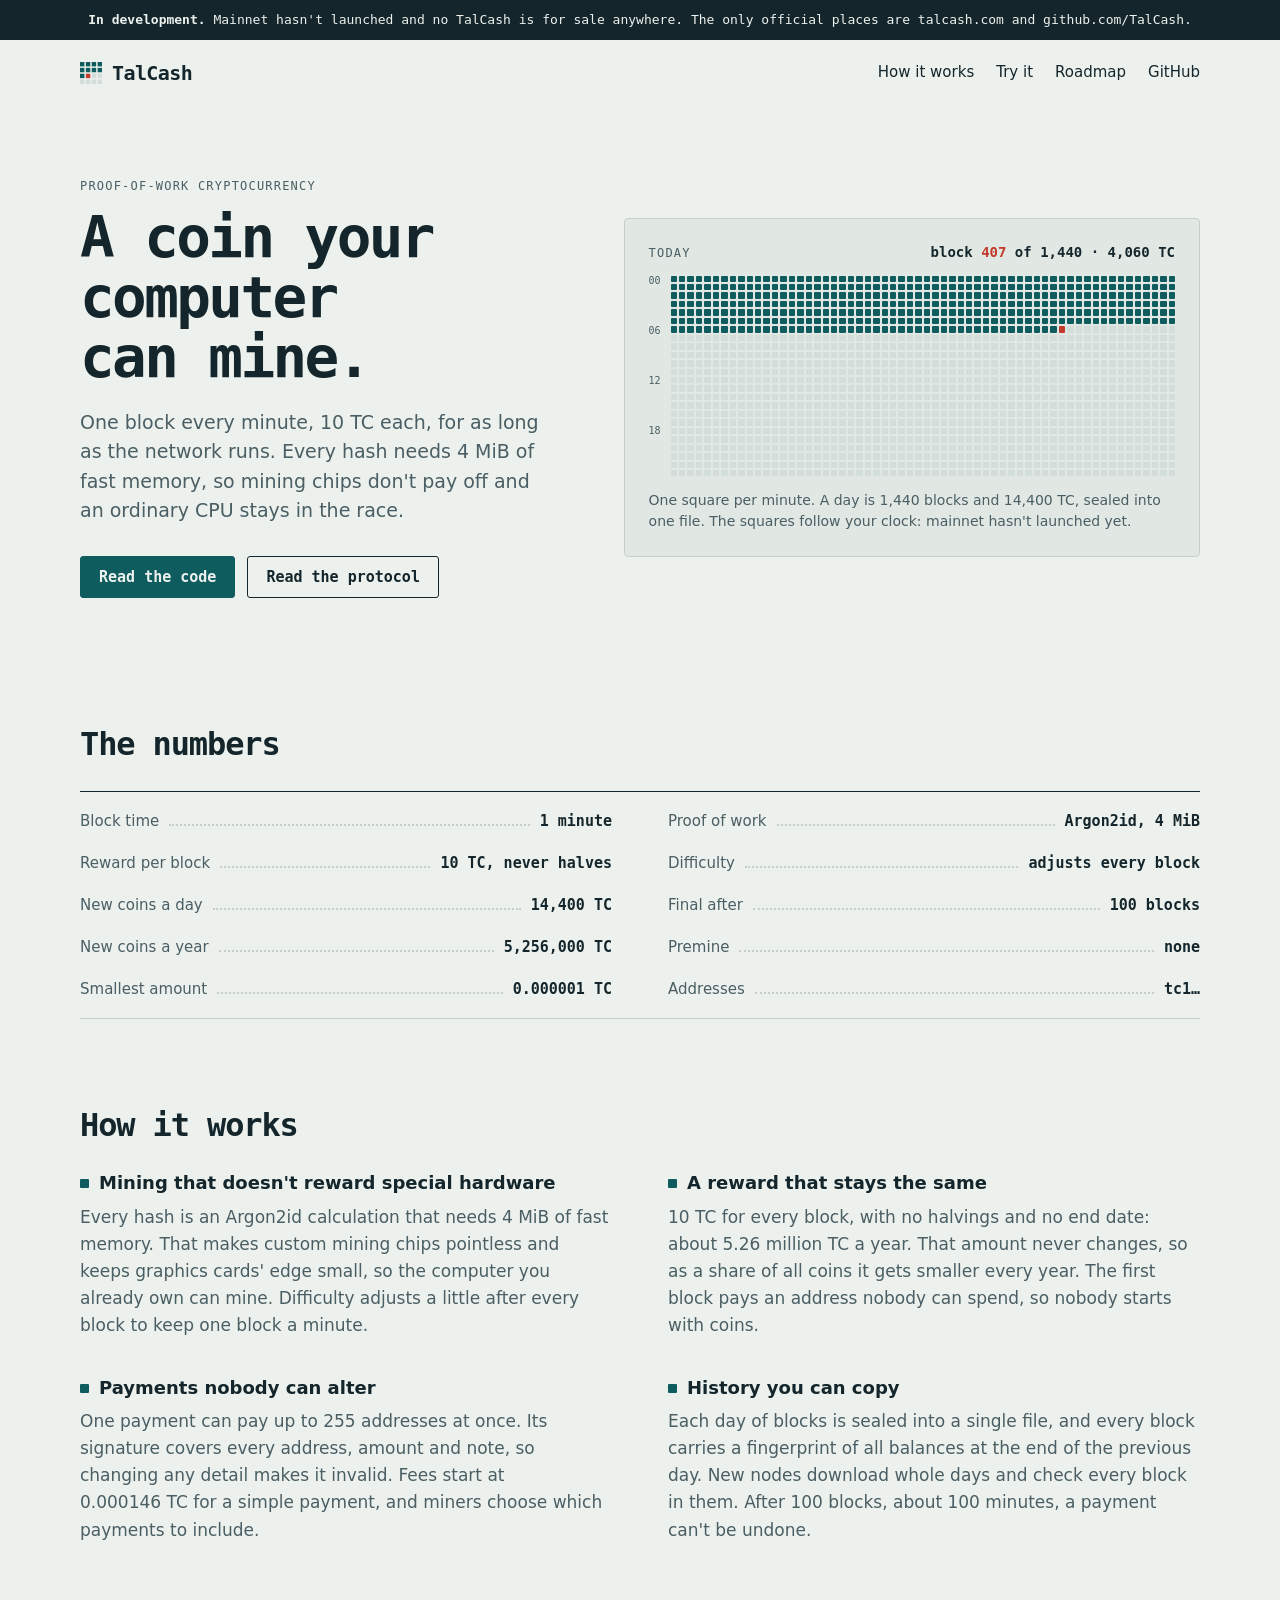
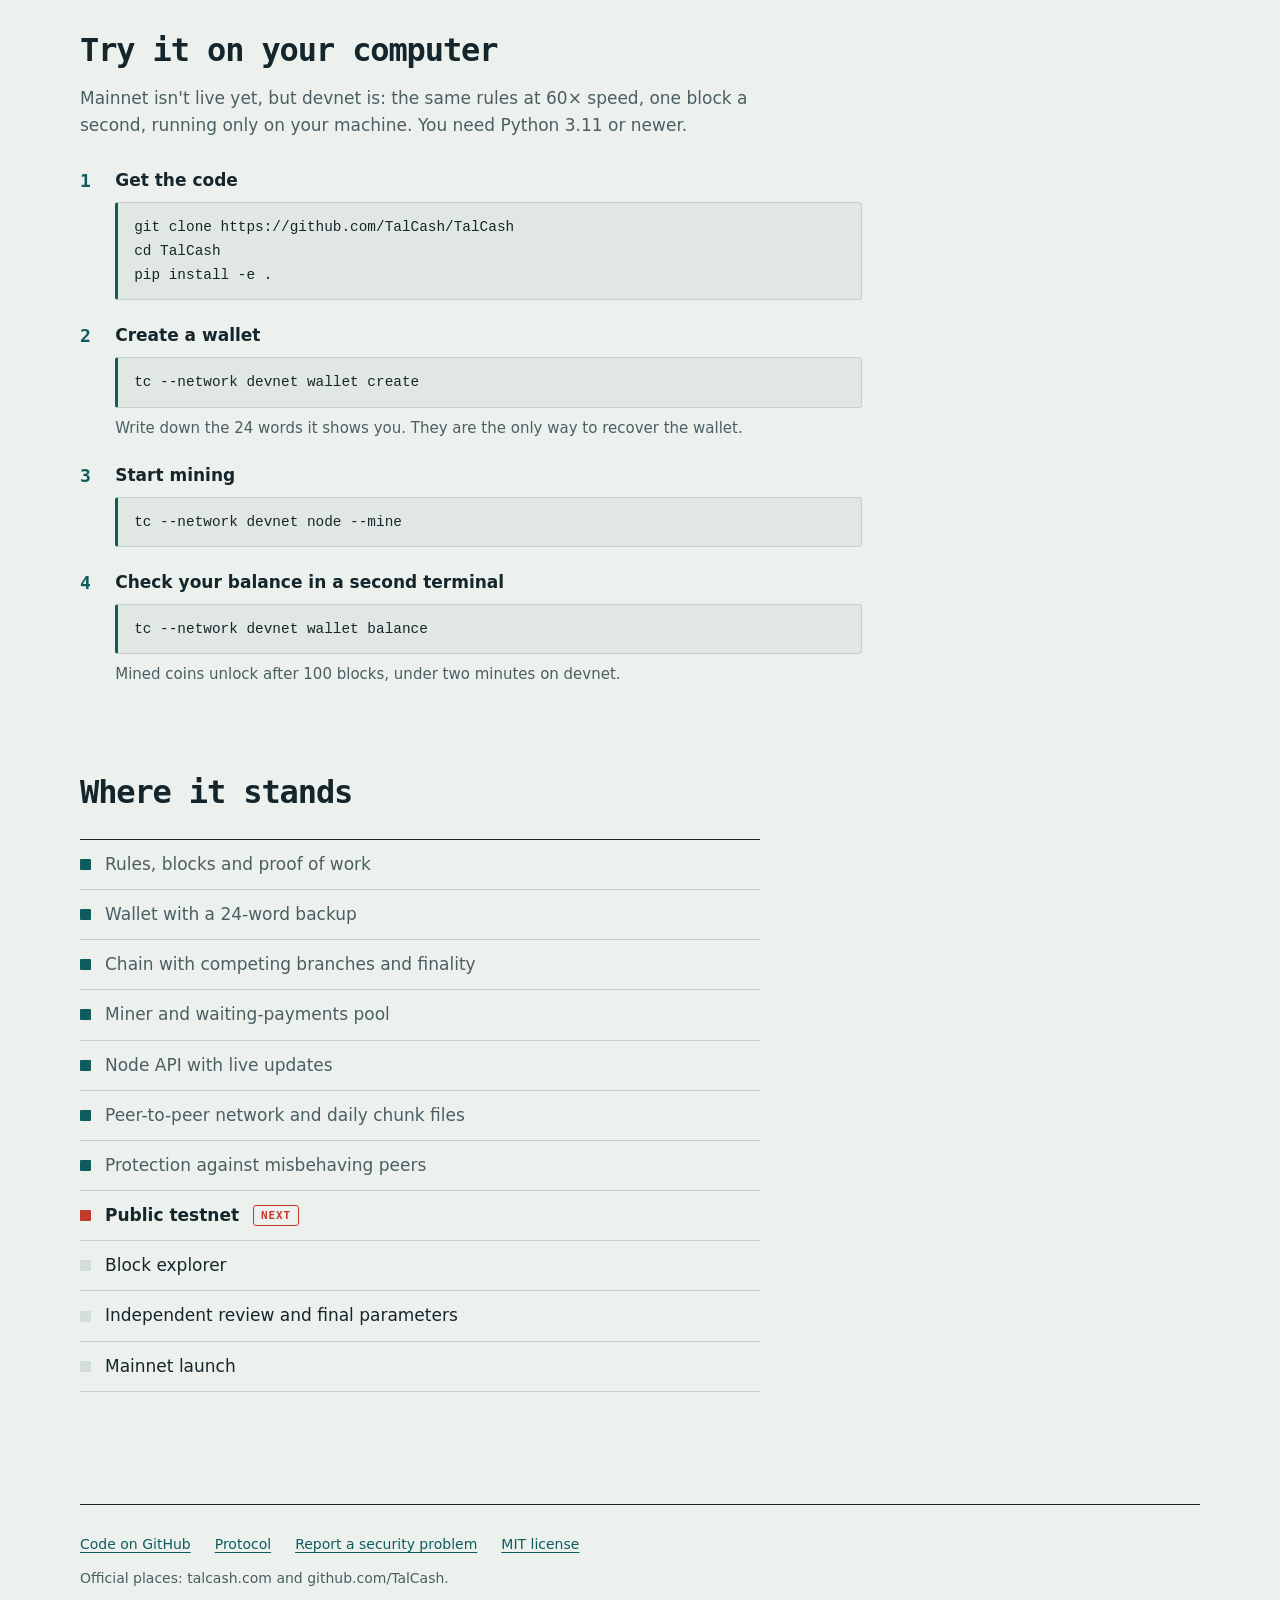
==== public/index.html @ 286c9c06 "Serve the site from public/ as a Cloudflare Worker with static assets" ====
<!doctype html>
<html lang="en">
<head>
  <meta charset="utf-8">
  <meta name="viewport" content="width=device-width, initial-scale=1">
  <title>TalCash · A coin your computer can mine</title>
  <meta name="description" content="TalCash is a proof-of-work cryptocurrency anyone can mine with an ordinary computer: one block a minute, 10 TC per block, for as long as the network runs.">
  <meta name="color-scheme" content="light dark">
  <meta name="theme-color" content="#edf1ee" media="(prefers-color-scheme: light)">
  <meta name="theme-color" content="#0d1a1d" media="(prefers-color-scheme: dark)">
  <meta property="og:type" content="website">
  <meta property="og:url" content="https://talcash.com/">
  <meta property="og:title" content="TalCash · A coin your computer can mine">
  <meta property="og:description" content="One block a minute, 10 TC each, mined with memory-hard Argon2id so an ordinary CPU stays in the race.">
  <link rel="canonical" href="https://talcash.com/">
  <link rel="icon" href="favicon.svg" type="image/svg+xml">
  <link rel="stylesheet" href="styles.css">
  <script src="day.js" defer></script>
</head>
<body>
  <a class="skip" href="#main">Skip to content</a>

  <p class="notice"><strong>In development.</strong> Mainnet hasn't launched and no TalCash is for sale anywhere.
    <span class="notice-more">The only official places are talcash.com and github.com/TalCash.</span></p>

  <header class="top">
    <a class="brand" href="./" aria-label="TalCash home">
      <svg class="mark" viewBox="0 0 15 15" aria-hidden="true">
        <rect class="past" x="0" y="0" width="3" height="3"/><rect class="past" x="4" y="0" width="3" height="3"/>
        <rect class="past" x="8" y="0" width="3" height="3"/><rect class="past" x="12" y="0" width="3" height="3"/>
        <rect class="past" x="0" y="4" width="3" height="3"/><rect class="past" x="4" y="4" width="3" height="3"/>
        <rect class="past" x="8" y="4" width="3" height="3"/><rect class="past" x="12" y="4" width="3" height="3"/>
        <rect class="past" x="0" y="8" width="3" height="3"/><rect class="now" x="4" y="8" width="3" height="3"/>
        <rect class="later" x="8" y="8" width="3" height="3"/><rect class="later" x="12" y="8" width="3" height="3"/>
        <rect class="later" x="0" y="12" width="3" height="3"/><rect class="later" x="4" y="12" width="3" height="3"/>
        <rect class="later" x="8" y="12" width="3" height="3"/><rect class="later" x="12" y="12" width="3" height="3"/>
      </svg>
      <span>TalCash</span>
    </a>
    <nav class="nav" aria-label="Main">
      <a href="#how">How it works</a>
      <a href="#try">Try it</a>
      <a href="#roadmap">Roadmap</a>
      <a href="https://github.com/TalCash/TalCash">GitHub</a>
    </nav>
  </header>

  <main id="main">
    <section class="hero">
      <div class="hero-text">
        <p class="eyebrow">Proof-of-work cryptocurrency</p>
        <h1>A coin your computer can mine.</h1>
        <p class="lede">One block every minute, 10&nbsp;TC each, for as long as the network runs.
          Every hash needs 4&nbsp;MiB of fast memory, so mining chips don't pay off and an ordinary
          CPU stays in the race.</p>
        <div class="actions">
          <a class="button primary" href="https://github.com/TalCash/TalCash">Read the code</a>
          <a class="button" href="https://github.com/TalCash/TalCash/blob/master/docs/PROTOCOL.md">Read the protocol</a>
        </div>
      </div>

      <figure class="today">
        <div class="today-head">
          <span class="label">Today</span>
          <span class="count" data-count>1,440 blocks · 14,400 TC</span>
        </div>
        <div class="today-body">
          <div class="hours" aria-hidden="true"><span>00</span><span>06</span><span>12</span><span>18</span></div>
          <div class="day" data-day role="img" aria-label="A day drawn as 1,440 squares, one for each minute's block"></div>
        </div>
        <figcaption>One square per minute. A day is 1,440 blocks and 14,400&nbsp;TC, sealed into one file.
          The squares follow your clock: mainnet hasn't launched yet.</figcaption>
      </figure>
    </section>

    <section class="block ledger" aria-labelledby="numbers">
      <h2 id="numbers">The numbers</h2>
      <dl>
        <div><dt>Block time</dt><dd>1 minute</dd></div>
        <div><dt>Reward per block</dt><dd>10 TC, never halves</dd></div>
        <div><dt>New coins a day</dt><dd>14,400 TC</dd></div>
        <div><dt>New coins a year</dt><dd>5,256,000 TC</dd></div>
        <div><dt>Smallest amount</dt><dd>0.000001 TC</dd></div>
        <div><dt>Proof of work</dt><dd>Argon2id, 4 MiB</dd></div>
        <div><dt>Difficulty</dt><dd>adjusts every block</dd></div>
        <div><dt>Final after</dt><dd>100 blocks</dd></div>
        <div><dt>Premine</dt><dd>none</dd></div>
        <div><dt>Addresses</dt><dd>tc1…</dd></div>
      </dl>
    </section>

    <section class="block" id="how" aria-labelledby="how-title">
      <h2 id="how-title">How it works</h2>
      <div class="points">
        <article class="point">
          <h3>Mining that doesn't reward special hardware</h3>
          <p>Every hash is an Argon2id calculation that needs 4&nbsp;MiB of fast memory. That makes custom
            mining chips pointless and keeps graphics cards' edge small, so the computer you already own can
            mine. Difficulty adjusts a little after every block to keep one block a minute.</p>
        </article>
        <article class="point">
          <h3>A reward that stays the same</h3>
          <p>10&nbsp;TC for every block, with no halvings and no end date: about 5.26 million TC a year.
            That amount never changes, so as a share of all coins it gets smaller every year. The first
            block pays an address nobody can spend, so nobody starts with coins.</p>
        </article>
        <article class="point">
          <h3>Payments nobody can alter</h3>
          <p>One payment can pay up to 255 addresses at once. Its signature covers every address, amount and
            note, so changing any detail makes it invalid. Fees start at 0.000146&nbsp;TC for a simple
            payment, and miners choose which payments to include.</p>
        </article>
        <article class="point">
          <h3>History you can copy</h3>
          <p>Each day of blocks is sealed into a single file, and every block carries a fingerprint of all
            balances at the end of the previous day. New nodes download whole days and check every block in them. After 100 blocks, about
            100 minutes, a payment can't be undone.</p>
        </article>
      </div>
    </section>

    <section class="block" id="try" aria-labelledby="try-title">
      <h2 id="try-title">Try it on your computer</h2>
      <p class="intro">Mainnet isn't live yet, but devnet is: the same rules at 60× speed, one block a second,
        running only on your machine. You need Python 3.11 or newer.</p>
      <ol class="steps">
        <li>
          <p class="step-title">Get the code</p>
          <pre><code>git clone https://github.com/TalCash/TalCash
cd TalCash
pip install -e .</code></pre>
        </li>
        <li>
          <p class="step-title">Create a wallet</p>
          <pre><code>tc --network devnet wallet create</code></pre>
          <p class="step-note">Write down the 24 words it shows you. They are the only way to recover the wallet.</p>
        </li>
        <li>
          <p class="step-title">Start mining</p>
          <pre><code>tc --network devnet node --mine</code></pre>
        </li>
        <li>
          <p class="step-title">Check your balance in a second terminal</p>
          <pre><code>tc --network devnet wallet balance</code></pre>
          <p class="step-note">Mined coins unlock after 100 blocks, under two minutes on devnet.</p>
        </li>
      </ol>
    </section>

    <section class="block" id="roadmap" aria-labelledby="roadmap-title">
      <h2 id="roadmap-title">Where it stands</h2>
      <ol class="road">
        <li class="done">Rules, blocks and proof of work</li>
        <li class="done">Wallet with a 24-word backup</li>
        <li class="done">Chain with competing branches and finality</li>
        <li class="done">Miner and waiting-payments pool</li>
        <li class="done">Node API with live updates</li>
        <li class="done">Peer-to-peer network and daily chunk files</li>
        <li class="done">Protection against misbehaving peers</li>
        <li class="now">Public testnet <span class="tag">Next</span></li>
        <li class="later">Block explorer</li>
        <li class="later">Independent review and final parameters</li>
        <li class="later">Mainnet launch</li>
      </ol>
    </section>
  </main>

  <footer class="foot">
    <nav class="foot-links" aria-label="Project">
      <a href="https://github.com/TalCash/TalCash">Code on GitHub</a>
      <a href="https://github.com/TalCash/TalCash/blob/master/docs/PROTOCOL.md">Protocol</a>
      <a href="https://github.com/TalCash/TalCash/blob/master/SECURITY.md">Report a security problem</a>
      <a href="https://github.com/TalCash/TalCash/blob/master/LICENSE">MIT license</a>
    </nav>
    <p>Official places: talcash.com and github.com/TalCash.</p>
  </footer>
</body>
</html>
---- public/styles.css ----
/* TalCash: security-paper palette, one day of blocks as the signature. */

:root {
  --paper: #edf1ee;      /* cool banknote paper */
  --panel: #e1e8e4;
  --ink: #14262b;        /* text */
  --ink-soft: #4a5e63;
  --teal: #0f5c5e;       /* intaglio ink: blocks already found */
  --red: #c23a2b;        /* serial-number red: the current block */
  --cell: #d3ddd9;       /* blocks still to come */
  --rule: #c5d0cb;

  --mono: ui-monospace, "Cascadia Mono", "Cascadia Code", "SF Mono", "JetBrains Mono", Menlo, Consolas,
    "DejaVu Sans Mono", monospace;
  --sans: system-ui, -apple-system, "Segoe UI", Roboto, "Helvetica Neue", Arial, sans-serif;

  --page: min(1120px, 100% - 2 * clamp(16px, 4vw, 40px));
  color-scheme: light;
}

@media (prefers-color-scheme: dark) {
  :root {
    --paper: #0d1a1d;
    --panel: #132529;
    --ink: #e3ebe7;
    --ink-soft: #9cb0ab;
    --teal: #4fb8ae;
    --red: #ff6a55;
    --cell: #1d3337;
    --rule: #24393d;
    color-scheme: dark;
  }
}

*,
*::before,
*::after {
  box-sizing: border-box;
}

html {
  scroll-behavior: smooth;
}

body {
  margin: 0;
  background: var(--paper);
  color: var(--ink);
  font: 400 1.0625rem/1.6 var(--sans);
  -webkit-text-size-adjust: 100%;
}

a {
  color: var(--teal);
  text-underline-offset: 0.18em;
}

a:focus-visible,
.button:focus-visible {
  outline: 2px solid var(--red);
  outline-offset: 3px;
  border-radius: 2px;
}

.skip {
  position: absolute;
  left: -999px;
  top: 8px;
  padding: 8px 12px;
  background: var(--ink);
  color: var(--paper);
}

.skip:focus {
  left: 8px;
  z-index: 10;
}

/* --- notice and header ------------------------------------------------------ */

.notice {
  margin: 0;
  padding: 10px 16px;
  background: var(--ink);
  color: var(--paper);
  font: 400 0.8125rem/1.5 var(--mono);
  text-align: center;
  text-wrap: balance;
}

.top {
  width: var(--page);
  margin: 0 auto;
  padding: 22px 0;
  display: flex;
  align-items: center;
  justify-content: space-between;
  gap: 16px 24px;
  flex-wrap: wrap;
}

.brand {
  display: inline-flex;
  align-items: center;
  gap: 10px;
  color: var(--ink);
  text-decoration: none;
  font: 700 1.25rem/1 var(--mono);
  letter-spacing: -0.03em;
}

.mark {
  width: 22px;
  height: 22px;
}

.mark .past {
  fill: var(--teal);
}

.mark .now {
  fill: var(--red);
}

.mark .later {
  fill: var(--cell);
}

.nav {
  display: flex;
  flex-wrap: wrap;
  gap: 6px 22px;
  font: 500 0.9375rem/1.4 var(--sans);
}

.nav a {
  color: var(--ink);
  text-decoration: none;
}

.nav a:hover {
  color: var(--teal);
  text-decoration: underline;
}

/* --- hero --------------------------------------------------------------------- */

main {
  width: var(--page);
  margin: 0 auto;
}

.hero {
  display: grid;
  gap: clamp(36px, 6vw, 72px);
  align-items: center;
  padding: clamp(28px, 6vw, 72px) 0 clamp(20px, 4vw, 40px);
}

@media (min-width: 960px) {
  .hero {
    grid-template-columns: minmax(0, 0.9fr) minmax(0, 1.1fr);
  }
}

.eyebrow,
.label {
  margin: 0;
  color: var(--ink-soft);
  font: 500 0.75rem/1.4 var(--mono);
  letter-spacing: 0.1em;
  text-transform: uppercase;
}

h1 {
  margin: 14px 0 20px;
  font: 700 clamp(2.25rem, 1.3rem + 3.6vw, 3.6rem)/1.04 var(--mono);
  letter-spacing: -0.045em;
  text-wrap: balance;
}

.lede {
  margin: 0;
  max-width: 34em;
  color: var(--ink-soft);
  font-size: 1.1875rem;
  line-height: 1.55;
}

.actions {
  display: flex;
  flex-wrap: wrap;
  gap: 12px;
  margin-top: 30px;
}

.button {
  display: inline-block;
  padding: 11px 18px;
  border: 1.5px solid var(--ink);
  border-radius: 3px;
  color: var(--ink);
  font: 600 0.9375rem/1.2 var(--mono);
  text-decoration: none;
  transition: background-color 0.15s, color 0.15s;
}

.button:hover {
  background: var(--ink);
  color: var(--paper);
}

.button.primary {
  border-color: var(--teal);
  background: var(--teal);
  color: var(--paper);
}

.button.primary:hover {
  border-color: var(--ink);
  background: var(--ink);
}

/* --- today: one day of blocks ---------------------------------------------------- */

.today {
  margin: 0;
  padding: clamp(16px, 2.5vw, 24px);
  background: var(--panel);
  border: 1px solid var(--rule);
  border-radius: 4px;
}

.today-head {
  display: flex;
  justify-content: space-between;
  align-items: baseline;
  gap: 12px;
  margin-bottom: 14px;
}

.count {
  font: 600 0.875rem/1.3 var(--mono);
  font-variant-numeric: tabular-nums;
  text-align: right;
}

.count b {
  color: var(--red);
  font-weight: 700;
}

.today-body {
  display: grid;
  grid-template-columns: auto minmax(0, 1fr);
  gap: 8px;
}

/* Hour labels at rows 0, 6, 12 and 18: a quarter of the grid apart. */
.hours {
  position: relative;
  width: 1.4em;
  color: var(--ink-soft);
  font: 500 0.625rem/1 var(--mono);
}

.hours span {
  position: absolute;
  left: 0;
}

.hours span:nth-child(1) { top: 0; }
.hours span:nth-child(2) { top: 25%; }
.hours span:nth-child(3) { top: 50%; }
.hours span:nth-child(4) { top: 75%; }

.day {
  display: grid;
  grid-template-columns: repeat(60, minmax(0, 1fr));
  gap: 2px;
}

/* Without JavaScript: the same grid, drawn as a pattern. */
.day:empty {
  aspect-ratio: 60 / 24;
  background-color: var(--cell);
  background-image:
    linear-gradient(to right, var(--panel) 2px, transparent 2px),
    linear-gradient(to bottom, var(--panel) 2px, transparent 2px);
  background-size: calc(100% / 60) calc(100% / 24);
}

.day i {
  display: block;
  aspect-ratio: 1;
  border-radius: 1px;
  background: var(--cell);
}

.day i.past {
  background: var(--teal);
}

.day i.now {
  background: var(--red);
  animation: blink 1.6s ease-in-out infinite;
}

@keyframes blink {
  50% {
    opacity: 0.3;
  }
}

.today figcaption {
  margin-top: 14px;
  color: var(--ink-soft);
  font-size: 0.875rem;
  line-height: 1.5;
}

/* Phones: 40 minutes per row instead of 60, so the squares stay visible.
   36 rows still put 06:00, 12:00 and 18:00 exactly a quarter of the way down each. */
@media (max-width: 600px) {
  .day {
    grid-template-columns: repeat(40, minmax(0, 1fr));
    gap: 1.5px;
  }

  .day:empty {
    aspect-ratio: 40 / 36;
    background-size: calc(100% / 40) calc(100% / 36);
  }

  .notice-more {
    display: none;
  }
}

/* --- sections -------------------------------------------------------------------- */

.block {
  padding: clamp(48px, 8vw, 88px) 0 0;
}

h2 {
  margin: 0 0 28px;
  font: 700 clamp(1.5rem, 1.1rem + 1.4vw, 2rem)/1.15 var(--mono);
  letter-spacing: -0.035em;
}

/* the numbers: a ledger with dotted leaders */

.ledger dl {
  display: grid;
  gap: 0 56px;
  margin: 0;
  border-top: 1.5px solid var(--ink);
}

@media (min-width: 760px) {
  .ledger dl {
    grid-template-columns: 1fr 1fr;
    grid-auto-flow: column;
    grid-template-rows: repeat(5, auto);
  }
}

.ledger dl {
  padding: 8px 0;
  border-bottom: 1px solid var(--rule);
}

.ledger dl div {
  display: flex;
  align-items: baseline;
  padding: 9px 0;
}

.ledger dt {
  display: flex;
  flex: 1;
  align-items: baseline;
  gap: 10px;
  color: var(--ink-soft);
  font-size: 0.9375rem;
}

.ledger dt::after {
  content: "";
  flex: 1;
  min-width: 24px;
  margin-right: 10px;
  border-bottom: 2px dotted var(--rule);
}

.ledger dd {
  margin: 0;
  font: 600 0.9375rem/1.4 var(--mono);
  font-variant-numeric: tabular-nums;
  text-align: right;
}

/* how it works */

.points {
  display: grid;
  gap: 36px 56px;
}

@media (min-width: 760px) {
  .points {
    grid-template-columns: 1fr 1fr;
  }
}

.point h3 {
  display: flex;
  align-items: baseline;
  gap: 10px;
  margin: 0 0 8px;
  font: 650 1.125rem/1.35 var(--sans);
}

.point h3::before {
  content: "";
  flex: none;
  width: 9px;
  height: 9px;
  border-radius: 1px;
  background: var(--teal);
  transform: translateY(-1px);
}

.point p {
  margin: 0;
  color: var(--ink-soft);
}

/* try it */

.intro {
  max-width: 40em;
  margin: -12px 0 28px;
  color: var(--ink-soft);
}

.steps {
  display: grid;
  gap: 22px;
  max-width: 46em;
  margin: 0;
  padding: 0;
  list-style: none;
  counter-reset: step;
}

.steps li {
  display: grid;
  grid-template-columns: 2.2rem minmax(0, 1fr);
  counter-increment: step;
}

.steps li::before {
  content: counter(step);
  grid-row: 1 / span 3;
  color: var(--teal);
  font: 700 1.125rem/1.5 var(--mono);
}

.step-title {
  margin: 0 0 8px;
  font-weight: 600;
}

.steps pre {
  margin: 0;
  padding: 12px 16px;
  overflow-x: auto;
  background: var(--panel);
  border: 1px solid var(--rule);
  border-left: 3px solid var(--teal);
  border-radius: 3px;
  font: 400 0.9rem/1.6 var(--mono);
}

.step-note {
  margin: 8px 0 0;
  color: var(--ink-soft);
  font-size: 0.9375rem;
}

/* roadmap: the same three states as the day grid */

.road {
  display: grid;
  gap: 0;
  max-width: 40em;
  margin: 0;
  padding: 0;
  list-style: none;
  border-top: 1.5px solid var(--ink);
}

.road li {
  display: flex;
  align-items: center;
  gap: 14px;
  padding: 11px 0;
  border-bottom: 1px solid var(--rule);
}

.road li::before {
  content: "";
  flex: none;
  width: 11px;
  height: 11px;
  border-radius: 1px;
  background: var(--cell);
}

.road .done {
  color: var(--ink-soft);
}

.road .done::before {
  background: var(--teal);
}

.road .now {
  font-weight: 650;
}

.road .now::before {
  background: var(--red);
}

.tag {
  padding: 2px 7px;
  border: 1px solid var(--red);
  border-radius: 3px;
  color: var(--red);
  font: 600 0.6875rem/1.4 var(--mono);
  letter-spacing: 0.08em;
  text-transform: uppercase;
}

/* 404 page */

.missing {
  padding: 18vh 0;
}

/* --- footer -------------------------------------------------------------------- */

.foot {
  width: var(--page);
  margin: clamp(64px, 10vw, 112px) auto 0;
  padding: 28px 0 40px;
  border-top: 1.5px solid var(--ink);
  color: var(--ink-soft);
  font-size: 0.875rem;
}

.foot-links {
  display: flex;
  flex-wrap: wrap;
  gap: 8px 24px;
  margin-bottom: 12px;
  font-weight: 500;
}

.foot p {
  margin: 0;
}

@media (prefers-reduced-motion: reduce) {
  html {
    scroll-behavior: auto;
  }

  .day i.now {
    animation: none;
  }

  .button {
    transition: none;
  }
}
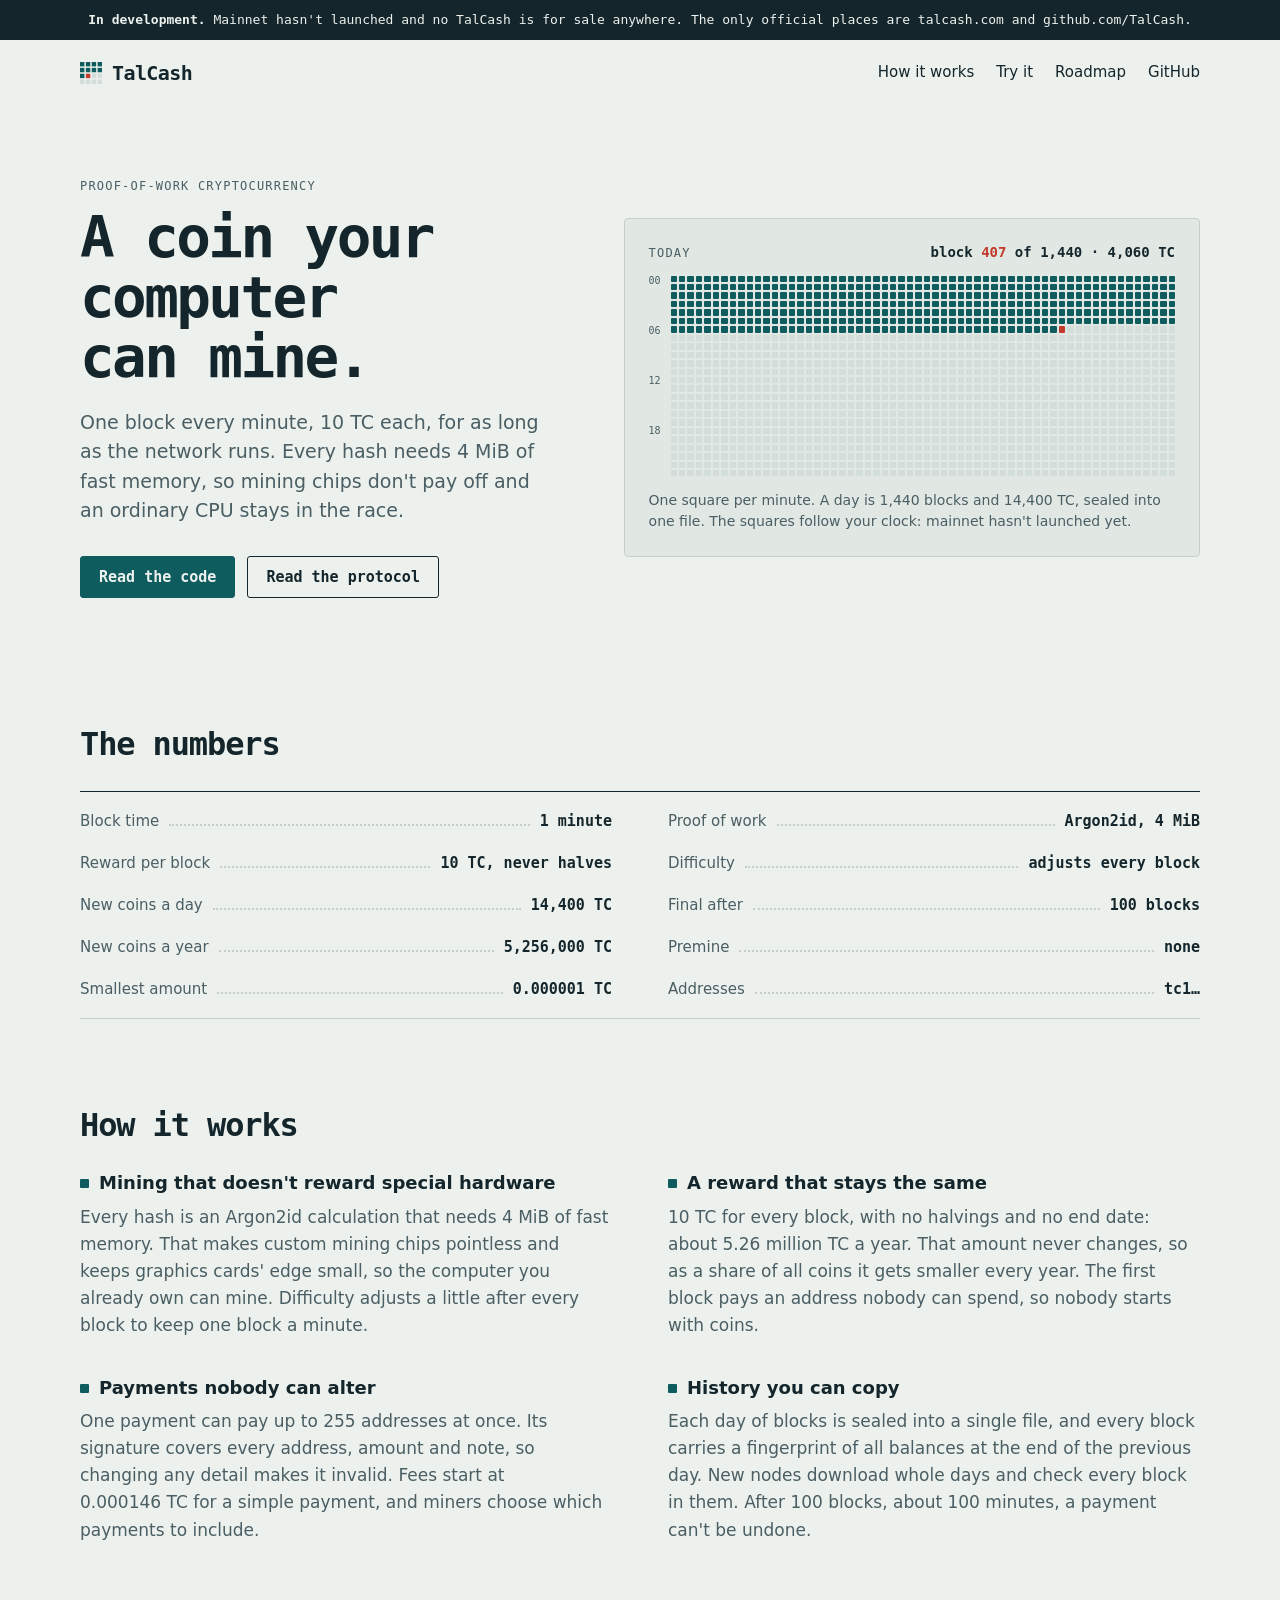
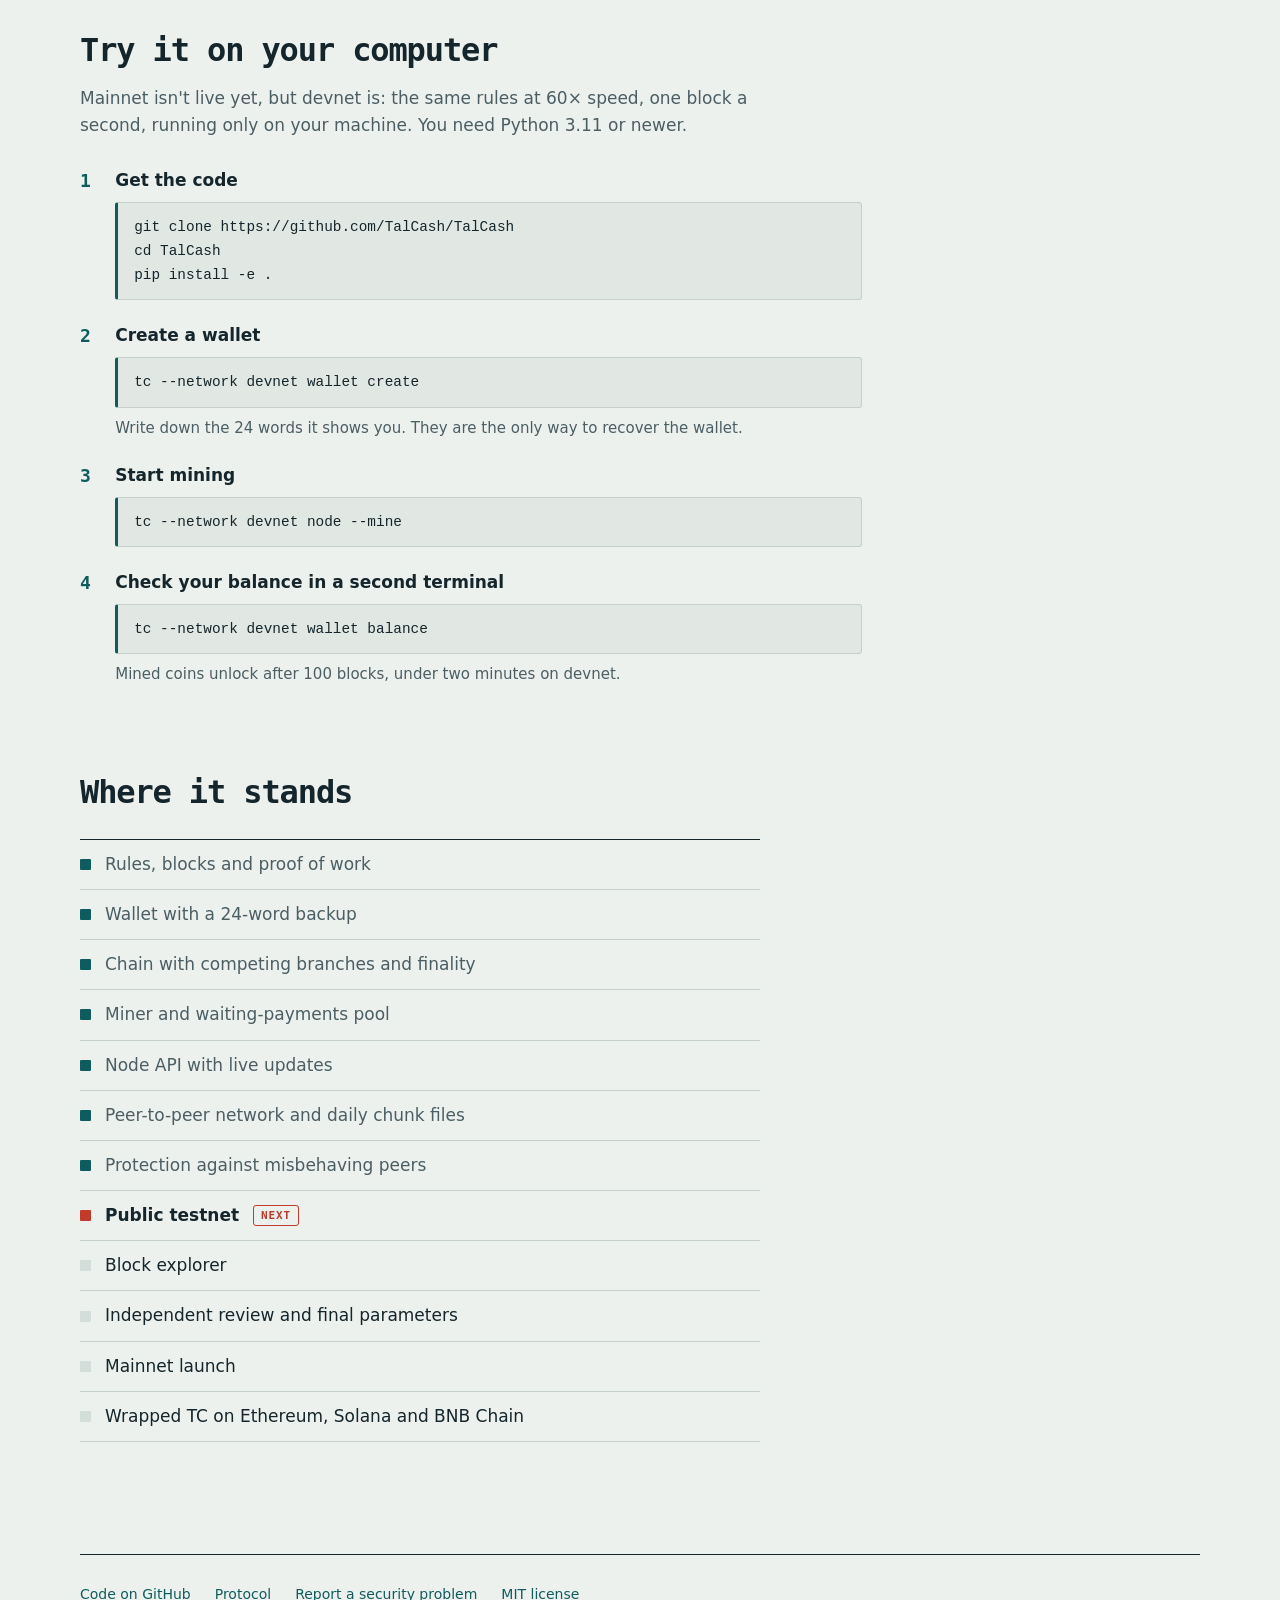
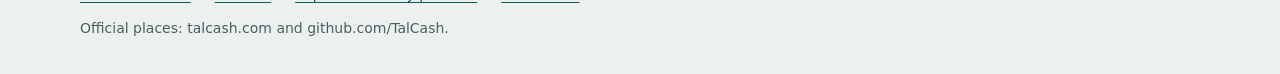
==== commit 9fc94cde: "Roadmap: wrapped TC on Ethereum, Solana and BNB Chain" ====
--- a/public/index.html
+++ b/public/index.html
@@ -161,6 +161,7 @@
         <li class="later">Block explorer</li>
         <li class="later">Independent review and final parameters</li>
         <li class="later">Mainnet launch</li>
+        <li class="later">Wrapped TC on Ethereum, Solana and BNB Chain</li>
       </ol>
     </section>
   </main>
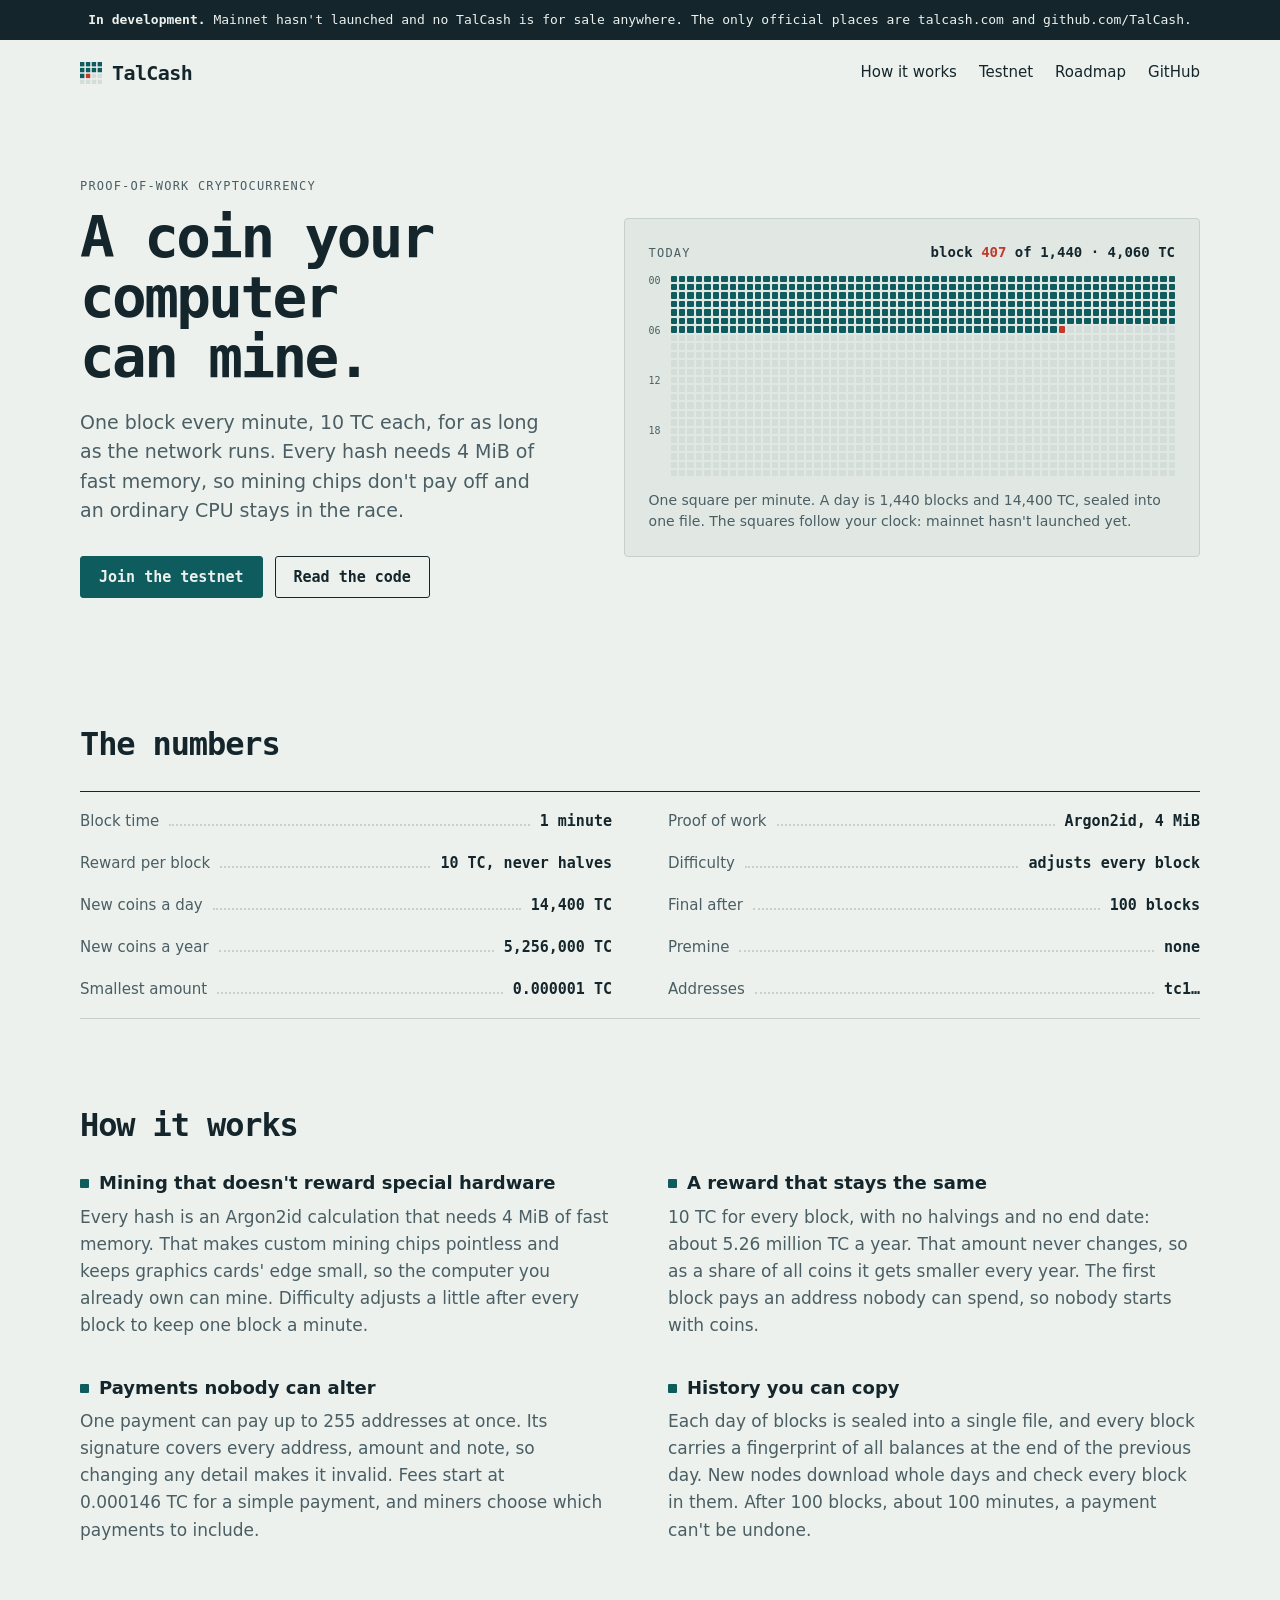
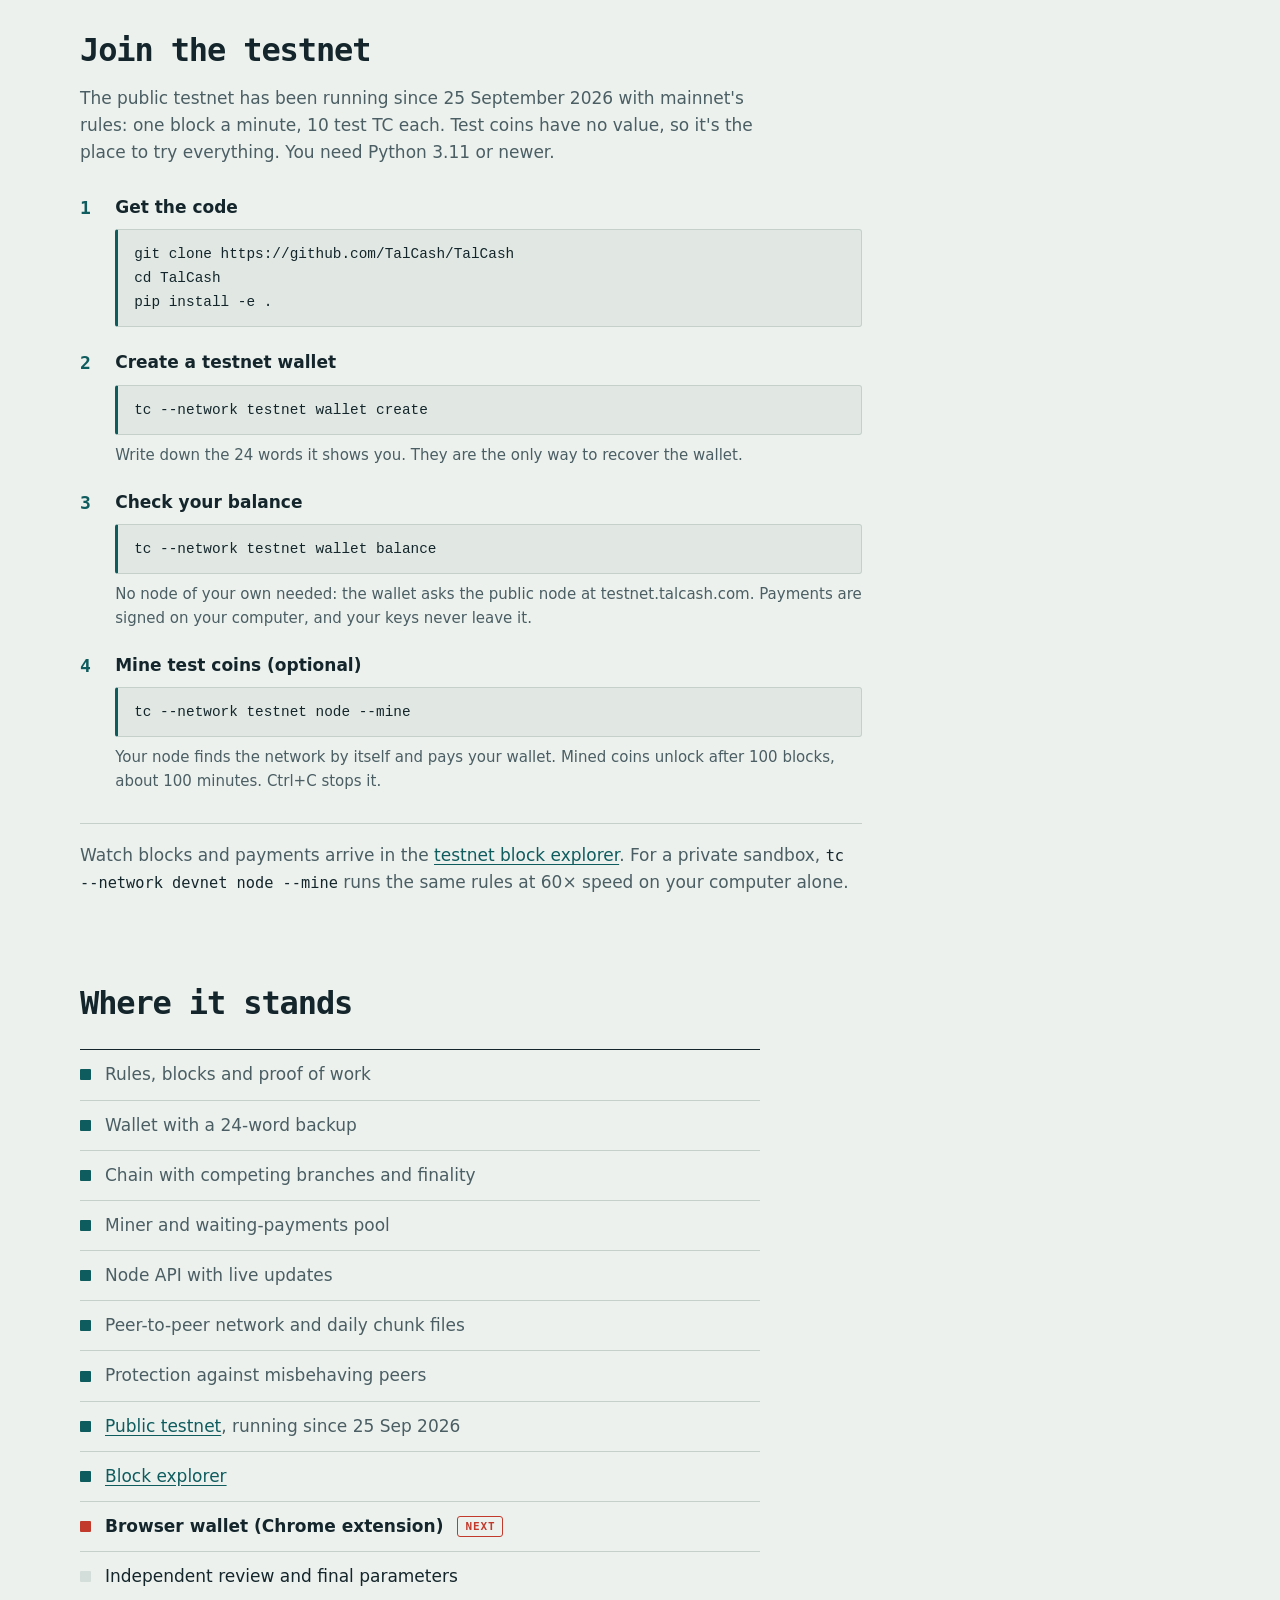
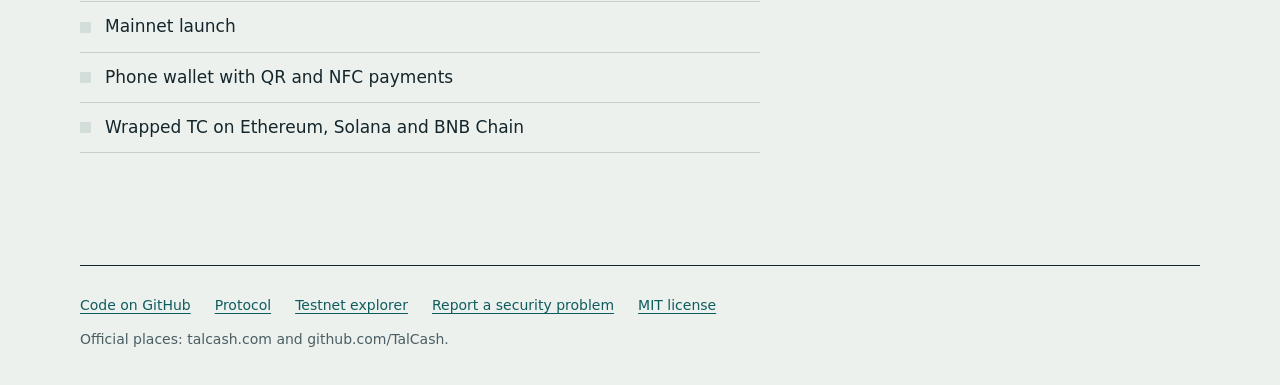
==== commit cf8d3ffb: "Join the testnet: steps, explorer links, roadmap update The "Try it" section now walks through joini" ====
--- a/public/index.html
+++ b/public/index.html
@@ -39,7 +39,7 @@
     </a>
     <nav class="nav" aria-label="Main">
       <a href="#how">How it works</a>
-      <a href="#try">Try it</a>
+      <a href="#testnet">Testnet</a>
       <a href="#roadmap">Roadmap</a>
       <a href="https://github.com/TalCash/TalCash">GitHub</a>
     </nav>
@@ -54,8 +54,8 @@
           Every hash needs 4&nbsp;MiB of fast memory, so mining chips don't pay off and an ordinary
           CPU stays in the race.</p>
         <div class="actions">
-          <a class="button primary" href="https://github.com/TalCash/TalCash">Read the code</a>
-          <a class="button" href="https://github.com/TalCash/TalCash/blob/master/docs/PROTOCOL.md">Read the protocol</a>
+          <a class="button primary" href="#testnet">Join the testnet</a>
+          <a class="button" href="https://github.com/TalCash/TalCash">Read the code</a>
         </div>
       </div>
 
@@ -119,10 +119,11 @@
       </div>
     </section>
 
-    <section class="block" id="try" aria-labelledby="try-title">
-      <h2 id="try-title">Try it on your computer</h2>
-      <p class="intro">Mainnet isn't live yet, but devnet is: the same rules at 60× speed, one block a second,
-        running only on your machine. You need Python 3.11 or newer.</p>
+    <section class="block" id="testnet" aria-labelledby="testnet-title">
+      <h2 id="testnet-title">Join the testnet</h2>
+      <p class="intro">The public testnet has been running since 25&nbsp;September 2026 with mainnet's rules:
+        one block a minute, 10 test TC each. Test coins have no value, so it's the place to try everything.
+        You need Python 3.11 or newer.</p>
       <ol class="steps">
         <li>
           <p class="step-title">Get the code</p>
@@ -131,20 +132,26 @@
 pip install -e .</code></pre>
         </li>
         <li>
-          <p class="step-title">Create a wallet</p>
-          <pre><code>tc --network devnet wallet create</code></pre>
+          <p class="step-title">Create a testnet wallet</p>
+          <pre><code>tc --network testnet wallet create</code></pre>
           <p class="step-note">Write down the 24 words it shows you. They are the only way to recover the wallet.</p>
         </li>
         <li>
-          <p class="step-title">Start mining</p>
-          <pre><code>tc --network devnet node --mine</code></pre>
+          <p class="step-title">Check your balance</p>
+          <pre><code>tc --network testnet wallet balance</code></pre>
+          <p class="step-note">No node of your own needed: the wallet asks the public node at testnet.talcash.com.
+            Payments are signed on your computer, and your keys never leave it.</p>
         </li>
         <li>
-          <p class="step-title">Check your balance in a second terminal</p>
-          <pre><code>tc --network devnet wallet balance</code></pre>
-          <p class="step-note">Mined coins unlock after 100 blocks, under two minutes on devnet.</p>
+          <p class="step-title">Mine test coins (optional)</p>
+          <pre><code>tc --network testnet node --mine</code></pre>
+          <p class="step-note">Your node finds the network by itself and pays your wallet. Mined coins unlock
+            after 100 blocks, about 100 minutes. Ctrl+C stops it.</p>
         </li>
       </ol>
+      <p class="after-steps">Watch blocks and payments arrive in the
+        <a href="https://testnet-explorer.talcash.com">testnet block explorer</a>. For a private sandbox,
+        <code>tc --network devnet node --mine</code> runs the same rules at 60× speed on your computer alone.</p>
     </section>
 
     <section class="block" id="roadmap" aria-labelledby="roadmap-title">
@@ -157,10 +164,12 @@
         <li class="done">Node API with live updates</li>
         <li class="done">Peer-to-peer network and daily chunk files</li>
         <li class="done">Protection against misbehaving peers</li>
-        <li class="now">Public testnet <span class="tag">Next</span></li>
-        <li class="later">Block explorer</li>
+        <li class="done"><span><a href="#testnet">Public testnet</a>, running since 25 Sep 2026</span></li>
+        <li class="done"><a href="https://testnet-explorer.talcash.com">Block explorer</a></li>
+        <li class="now">Browser wallet (Chrome extension) <span class="tag">Next</span></li>
         <li class="later">Independent review and final parameters</li>
         <li class="later">Mainnet launch</li>
+        <li class="later">Phone wallet with QR and NFC payments</li>
         <li class="later">Wrapped TC on Ethereum, Solana and BNB Chain</li>
       </ol>
     </section>
@@ -170,6 +179,7 @@
     <nav class="foot-links" aria-label="Project">
       <a href="https://github.com/TalCash/TalCash">Code on GitHub</a>
       <a href="https://github.com/TalCash/TalCash/blob/master/docs/PROTOCOL.md">Protocol</a>
+      <a href="https://testnet-explorer.talcash.com">Testnet explorer</a>
       <a href="https://github.com/TalCash/TalCash/blob/master/SECURITY.md">Report a security problem</a>
       <a href="https://github.com/TalCash/TalCash/blob/master/LICENSE">MIT license</a>
     </nav>
--- a/public/styles.css
+++ b/public/styles.css
@@ -437,7 +437,7 @@
   color: var(--ink-soft);
 }
 
-/* try it */
+/* join the testnet */
 
 .intro {
   max-width: 40em;
@@ -488,6 +488,20 @@
   margin: 8px 0 0;
   color: var(--ink-soft);
   font-size: 0.9375rem;
+}
+
+.after-steps {
+  max-width: 46em;
+  margin: 30px 0 0;
+  padding-top: 18px;
+  border-top: 1px solid var(--rule);
+  color: var(--ink-soft);
+}
+
+.after-steps code {
+  color: var(--ink);
+  font: 400 0.9em var(--mono);
+  overflow-wrap: anywhere;
 }
 
 /* roadmap: the same three states as the day grid */
